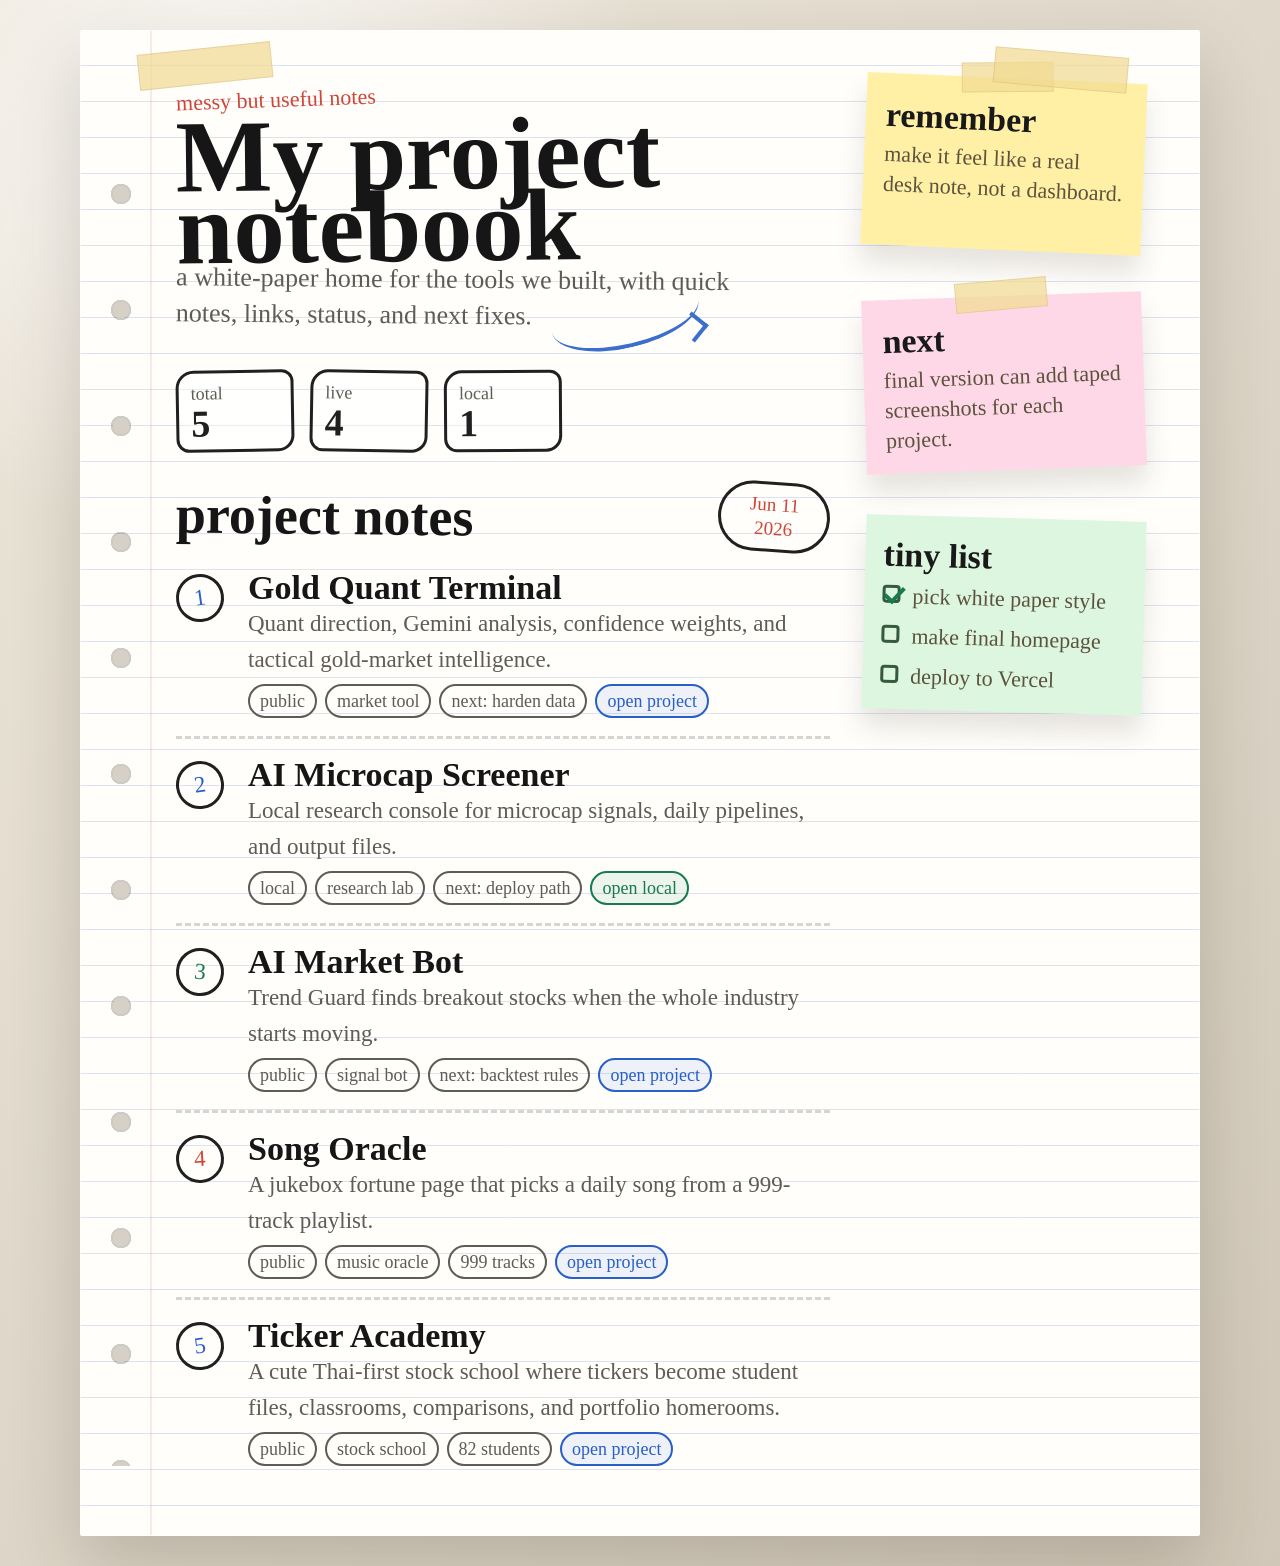
==== index.html @ cf879a08 "Add Project Museum static page" ====
<!doctype html>
<html lang="en">
  <head>
    <meta charset="utf-8">
    <meta name="viewport" content="width=device-width, initial-scale=1">
    <title>My Project Notebook - White Paper</title>
    <link rel="icon" href="/project-museum-favicon.svg" type="image/svg+xml">
    <link rel="apple-touch-icon" href="/project-museum-favicon.svg">
    <style>
      :root {
        color-scheme: light;
        --ink: #202020;
        --soft: #5f5b55;
        --paper: #fffefb;
        --desk: #ddd5c8;
        --line: rgba(34, 88, 178, 0.16);
        --margin: rgba(207, 61, 49, 0.22);
        --blue: #285fc9;
        --red: #ce4638;
        --green: #187a4f;
        --yellow: #fff0a6;
        --pink: #ffd8e8;
        --mint: #dcf6df;
        --tape: rgba(241, 219, 148, 0.72);
        --rule: 36px;
      }

      * { box-sizing: border-box; }

      html { background: var(--desk); }

      body {
        margin: 0;
        min-height: 100vh;
        color: var(--ink);
        font-family: "Bradley Hand", "Comic Sans MS", "Marker Felt", "Segoe Print", cursive;
        background:
          radial-gradient(circle at 18% 8%, rgba(255, 255, 255, 0.78), transparent 24%),
          linear-gradient(135deg, #ede7db, #d0c7b8);
      }

      a { color: inherit; text-decoration: none; }
      h1, h2, h3, p { margin: 0; }

      .desk {
        min-height: 100vh;
        padding: 30px;
        display: grid;
        place-items: center;
      }

      .sheet {
        position: relative;
        width: min(1120px, 100%);
        min-height: 820px;
        padding: 48px 56px 52px 96px;
        background:
          linear-gradient(90deg, transparent 70px, var(--margin) 71px, transparent 72px),
          repeating-linear-gradient(180deg, transparent 0 35px, var(--line) 35px 36px),
          var(--paper);
        border-radius: 2px;
        box-shadow:
          0 28px 70px rgba(56, 45, 30, 0.2),
          0 0 0 1px rgba(255, 255, 255, 0.8) inset;
        overflow: hidden;
      }

      .sheet::before,
      .sheet::after {
        content: "";
        position: absolute;
        width: 132px;
        height: 34px;
        background: var(--tape);
        border: 1px solid rgba(132, 103, 42, 0.14);
        z-index: 3;
      }

      .sheet::before { left: 58px; top: 18px; transform: rotate(-6deg); }
      .sheet::after { right: 72px; top: 22px; transform: rotate(5deg); }

      .holes {
        position: absolute;
        left: 28px;
        top: 88px;
        bottom: 70px;
        width: 26px;
        background:
          radial-gradient(circle, #d6d0c7 0 8px, rgba(48, 38, 29, 0.24) 8.5px 10px, transparent 10.5px)
            center 18px / 26px 116px repeat-y;
      }

      .paper-grid {
        position: relative;
        z-index: 2;
        display: grid;
        grid-template-columns: minmax(0, 1fr) 280px;
        grid-template-areas:
          "hero notes"
          "log notes";
        column-gap: 34px;
        row-gap: 28px;
      }

      .hero { grid-area: hero; min-height: 252px; padding-top: 4px; }

      .label {
        display: inline-block;
        color: var(--red);
        font-size: 22px;
        line-height: var(--rule);
        transform: rotate(-2deg);
      }

      h1 {
        max-width: 650px;
        color: #161616;
        font-size: clamp(56px, 8vw, 108px);
        line-height: 72px;
        letter-spacing: 0;
        transform: rotate(-0.6deg);
      }

      .subtitle {
        max-width: 620px;
        color: var(--soft);
        font-size: 26px;
        line-height: var(--rule);
        transform: rotate(0.5deg);
      }

      .counts { display: flex; gap: 16px; flex-wrap: wrap; margin-top: var(--rule); }

      .count {
        min-width: 118px;
        min-height: 72px;
        padding: 8px 12px;
        border: 3px solid var(--ink);
        border-radius: 18px 12px 16px 13px;
        background: rgba(255, 255, 255, 0.35);
        transform: rotate(-1deg);
      }

      .count:nth-child(2) { transform: rotate(1deg); }
      .count:nth-child(3) { transform: rotate(-0.4deg); }
      .count span { display: block; color: var(--soft); font-size: 18px; line-height: 24px; }
      .count strong { display: block; font-size: 38px; line-height: 36px; }

      .notes { grid-area: notes; position: relative; min-height: 710px; }

      .postit,
      .checklist { position: relative; box-shadow: 0 18px 26px rgba(58, 45, 28, 0.13); }

      .postit { width: 100%; min-height: 172px; padding: 24px 20px 18px; }

      .postit::before {
        content: "";
        position: absolute;
        left: 50%;
        top: -16px;
        width: 90px;
        height: 28px;
        background: var(--tape);
        border: 1px solid rgba(132, 103, 42, 0.12);
        transform: translateX(-50%) rotate(-3deg);
      }

      .postit h2,
      .checklist h2 { color: #191919; font-size: 34px; line-height: 36px; }

      .postit p,
      .todo-item { color: #5c523d; font-size: 22px; line-height: 30px; }

      .postit p { margin-top: 6px; }
      .postit.yellow { background: var(--yellow); transform: rotate(2.5deg); }
      .postit.pink { margin-top: 46px; background: var(--pink); transform: rotate(-2deg); }

      .checklist {
        margin-top: 48px;
        padding: 22px 18px 18px;
        background: var(--mint);
        transform: rotate(1.6deg);
      }

      .todos { display: grid; gap: 10px; margin-top: 8px; }
      .todo-item { display: grid; grid-template-columns: 22px 1fr; gap: 8px; }

      .box {
        width: 18px;
        height: 18px;
        border: 3px solid #365a3c;
        border-radius: 4px;
        margin-top: 4px;
      }

      .done .box { position: relative; }

      .done .box::after {
        content: "";
        position: absolute;
        left: 3px;
        top: -5px;
        width: 8px;
        height: 16px;
        border: solid var(--green);
        border-width: 0 4px 4px 0;
        transform: rotate(42deg);
      }

      .log { grid-area: log; display: grid; gap: 18px; max-width: 760px; }

      .log-title {
        display: flex;
        justify-content: space-between;
        align-items: end;
        gap: 18px;
        min-height: 72px;
      }

      .log-title h2 { color: #161616; font-size: 54px; line-height: 72px; transform: rotate(0.6deg); }

      .date {
        min-width: 112px;
        padding: 8px 12px;
        border: 3px solid var(--ink);
        border-radius: 999px;
        color: var(--red);
        text-align: center;
        font-size: 19px;
        line-height: 24px;
        transform: rotate(4deg);
      }

      .entry {
        display: grid;
        grid-template-columns: 58px minmax(0, 1fr);
        gap: 14px;
        padding-bottom: 18px;
        border-bottom: 3px dashed rgba(32, 32, 32, 0.18);
      }

      .entry:last-child { border-bottom: 0; }

      .num {
        width: 48px;
        height: 48px;
        display: grid;
        place-items: center;
        margin-top: 4px;
        border: 3px solid var(--ink);
        border-radius: 50%;
        color: var(--blue);
        font-size: 23px;
        line-height: 24px;
        transform: rotate(-8deg);
      }

      .entry:nth-of-type(3) .num { color: var(--green); transform: rotate(5deg); }
      .entry:nth-of-type(4) .num { color: var(--red); transform: rotate(-3deg); }
      .entry h3 { color: #161616; font-size: 34px; line-height: 36px; }
      .entry p { color: var(--soft); font-size: 23px; line-height: 36px; }

      .meta-line { display: flex; gap: 8px; flex-wrap: wrap; align-items: center; margin-top: 6px; }

      .chip,
      .open {
        display: inline-flex;
        align-items: center;
        min-height: 32px;
        padding: 0 10px;
        border: 2px solid currentColor;
        border-radius: 999px;
        color: var(--soft);
        font-size: 18px;
        line-height: 30px;
      }

      .open { color: var(--blue); background: rgba(40, 95, 201, 0.08); }
      .open.local { color: var(--green); background: rgba(24, 122, 79, 0.08); }

      .doodle {
        position: absolute;
        left: 42%;
        top: 254px;
        width: 150px;
        height: 64px;
        border-bottom: 4px solid var(--blue);
        border-radius: 50%;
        transform: rotate(-13deg);
        opacity: 0.9;
      }

      .doodle::after {
        content: "";
        position: absolute;
        right: 0;
        bottom: -9px;
        width: 18px;
        height: 18px;
        border-right: 4px solid var(--blue);
        border-bottom: 4px solid var(--blue);
        transform: rotate(-38deg);
      }

      @media (max-width: 980px) {
        .desk { padding: 14px; }
        .sheet { min-height: 0; padding: 42px 32px 42px 78px; }
        .paper-grid { grid-template-columns: 1fr; grid-template-areas: "hero" "notes" "log"; }
        .notes { min-height: 0; display: grid; grid-template-columns: repeat(3, minmax(0, 1fr)); gap: 16px; }
        .postit.pink,
        .checklist { margin-top: 0; }
        .doodle { display: none; }
      }

      @media (max-width: 680px) {
        .desk { padding: 0; }
        .sheet {
          width: 100%;
          min-height: 100vh;
          padding: 34px 16px 42px;
          border-radius: 0;
          background:
            linear-gradient(90deg, transparent 48px, var(--margin) 49px, transparent 50px),
            repeating-linear-gradient(180deg, transparent 0 35px, var(--line) 35px 36px),
            var(--paper);
        }
        .holes { display: none; }
        .paper-grid,
        .notes,
        .entry,
        .log-title { grid-template-columns: 1fr; }
        .log-title { align-items: start; }
        .counts { display: grid; grid-template-columns: repeat(3, minmax(0, 1fr)); gap: 8px; }
        .count { min-width: 0; }
        h1 { font-size: 58px; line-height: 56px; }
        .subtitle,
        .entry p { font-size: 22px; }
      }
    </style>
  </head>
  <body>
    <main class="desk">
      <section class="sheet" aria-label="My project notebook">
        <div class="holes" aria-hidden="true"></div>
        <div class="doodle" aria-hidden="true"></div>

        <div class="paper-grid">
          <header class="hero">
            <span class="label">messy but useful notes</span>
            <h1>My project notebook</h1>
            <p class="subtitle">a white-paper home for the tools we built, with quick notes, links, status, and next fixes.</p>

            <div class="counts" aria-label="Project summary">
              <div class="count"><span>total</span><strong>5</strong></div>
              <div class="count"><span>live</span><strong>4</strong></div>
              <div class="count"><span>local</span><strong>1</strong></div>
            </div>
          </header>

          <aside class="notes" aria-label="Sticky notes">
            <section class="postit yellow">
              <h2>remember</h2>
              <p>make it feel like a real desk note, not a dashboard.</p>
            </section>

            <section class="postit pink">
              <h2>next</h2>
              <p>final version can add taped screenshots for each project.</p>
            </section>

            <section class="checklist">
              <h2>tiny list</h2>
              <div class="todos">
                <div class="todo-item done"><span class="box"></span><span>pick white paper style</span></div>
                <div class="todo-item"><span class="box"></span><span>make final homepage</span></div>
                <div class="todo-item"><span class="box"></span><span>deploy to Vercel</span></div>
              </div>
            </section>
          </aside>

          <section class="log" aria-label="Project notes">
            <div class="log-title">
              <h2>project notes</h2>
              <div class="date">Jun 11<br>2026</div>
            </div>

            <article class="entry">
              <div class="num">1</div>
              <div>
                <h3>Gold Quant Terminal</h3>
                <p>Quant direction, Gemini analysis, confidence weights, and tactical gold-market intelligence.</p>
                <div class="meta-line">
                  <span class="chip">public</span>
                  <span class="chip">market tool</span>
                  <span class="chip">next: harden data</span>
                  <a class="open" href="https://gold-bot-mu.vercel.app/">open project</a>
                </div>
              </div>
            </article>

            <article class="entry">
              <div class="num">2</div>
              <div>
                <h3>AI Microcap Screener</h3>
                <p>Local research console for microcap signals, daily pipelines, and output files.</p>
                <div class="meta-line">
                  <span class="chip">local</span>
                  <span class="chip">research lab</span>
                  <span class="chip">next: deploy path</span>
                  <a class="open local" href="http://127.0.0.1:8787/">open local</a>
                </div>
              </div>
            </article>

            <article class="entry">
              <div class="num">3</div>
              <div>
                <h3>AI Market Bot</h3>
                <p>Trend Guard finds breakout stocks when the whole industry starts moving.</p>
                <div class="meta-line">
                  <span class="chip">public</span>
                  <span class="chip">signal bot</span>
                  <span class="chip">next: backtest rules</span>
                  <a class="open" href="https://ai-market-bot-site.vercel.app/">open project</a>
                </div>
              </div>
            </article>

            <article class="entry">
              <div class="num">4</div>
              <div>
                <h3>Song Oracle</h3>
                <p>A jukebox fortune page that picks a daily song from a 999-track playlist.</p>
                <div class="meta-line">
                  <span class="chip">public</span>
                  <span class="chip">music oracle</span>
                  <span class="chip">999 tracks</span>
                  <a class="open" href="./song-oracle/">open project</a>
                </div>
              </div>
            </article>

            <article class="entry">
              <div class="num">5</div>
              <div>
                <h3>Ticker Academy</h3>
                <p>A cute Thai-first stock school where tickers become student files, classrooms, comparisons, and portfolio homerooms.</p>
                <div class="meta-line">
                  <span class="chip">public</span>
                  <span class="chip">stock school</span>
                  <span class="chip">82 students</span>
                  <a class="open" href="https://ticker-academy.vercel.app/">open project</a>
                </div>
              </div>
            </article>
          </section>
        </div>
      </section>
    </main>
  </body>
</html>
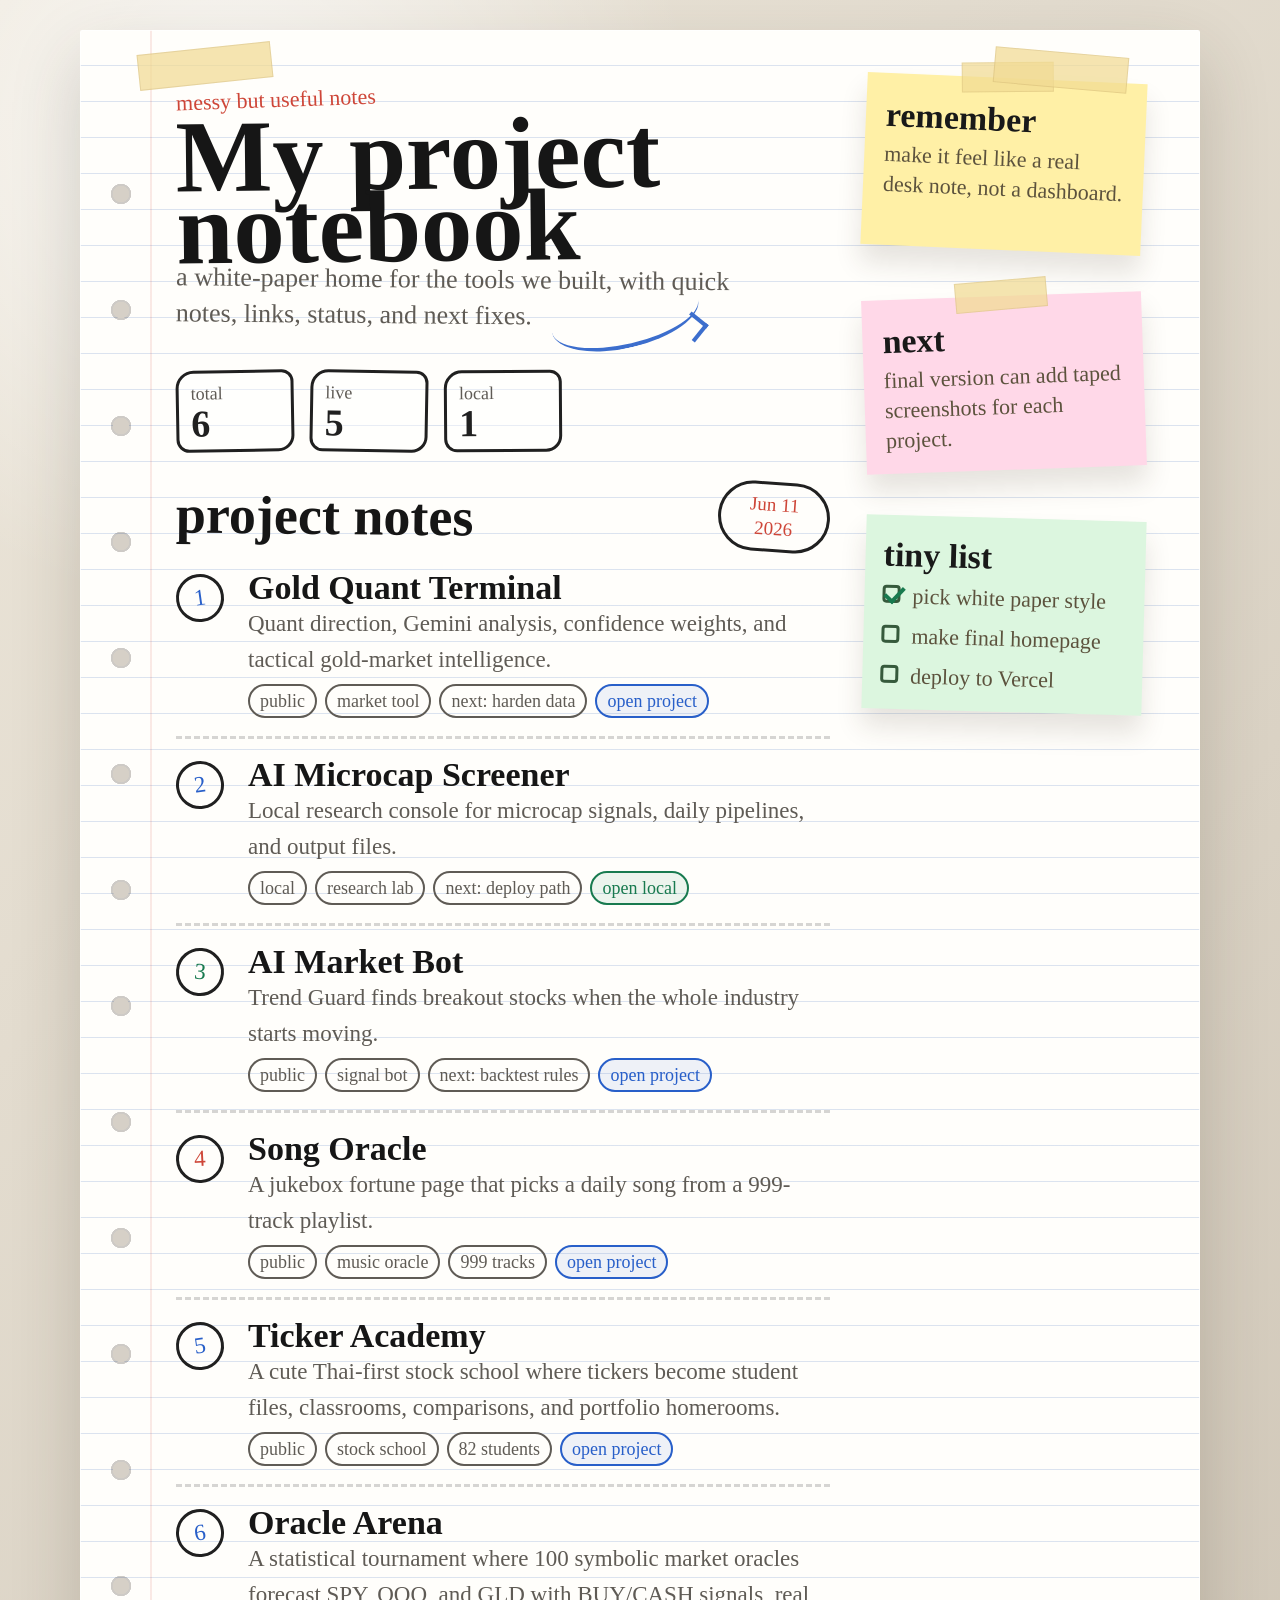
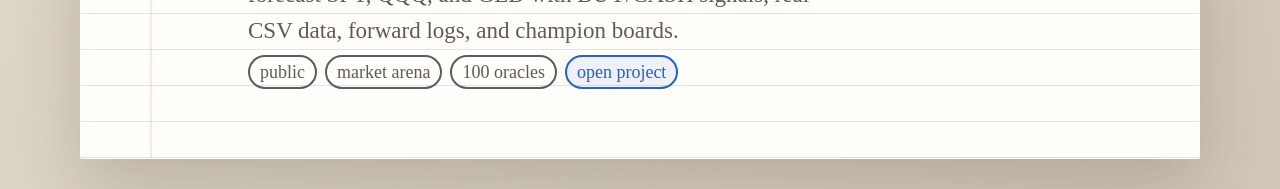
==== commit e12d1da9: "Add Oracle Arena to project museum" ====
--- a/index.html
+++ b/index.html
@@ -351,8 +351,8 @@
             <p class="subtitle">a white-paper home for the tools we built, with quick notes, links, status, and next fixes.</p>
 
             <div class="counts" aria-label="Project summary">
-              <div class="count"><span>total</span><strong>5</strong></div>
-              <div class="count"><span>live</span><strong>4</strong></div>
+              <div class="count"><span>total</span><strong>6</strong></div>
+              <div class="count"><span>live</span><strong>5</strong></div>
               <div class="count"><span>local</span><strong>1</strong></div>
             </div>
           </header>
@@ -435,7 +435,7 @@
                   <span class="chip">public</span>
                   <span class="chip">music oracle</span>
                   <span class="chip">999 tracks</span>
-                  <a class="open" href="./song-oracle/">open project</a>
+                  <a class="open" href="https://new-chat-five-silk.vercel.app/">open project</a>
                 </div>
               </div>
             </article>
@@ -450,6 +450,20 @@
                   <span class="chip">stock school</span>
                   <span class="chip">82 students</span>
                   <a class="open" href="https://ticker-academy.vercel.app/">open project</a>
+                </div>
+              </div>
+            </article>
+
+            <article class="entry">
+              <div class="num">6</div>
+              <div>
+                <h3>Oracle Arena</h3>
+                <p>A statistical tournament where 100 symbolic market oracles forecast SPY, QQQ, and GLD with BUY/CASH signals, real CSV data, forward logs, and champion boards.</p>
+                <div class="meta-line">
+                  <span class="chip">public</span>
+                  <span class="chip">market arena</span>
+                  <span class="chip">100 oracles</span>
+                  <a class="open" href="https://oracle-arena-delta.vercel.app/">open project</a>
                 </div>
               </div>
             </article>
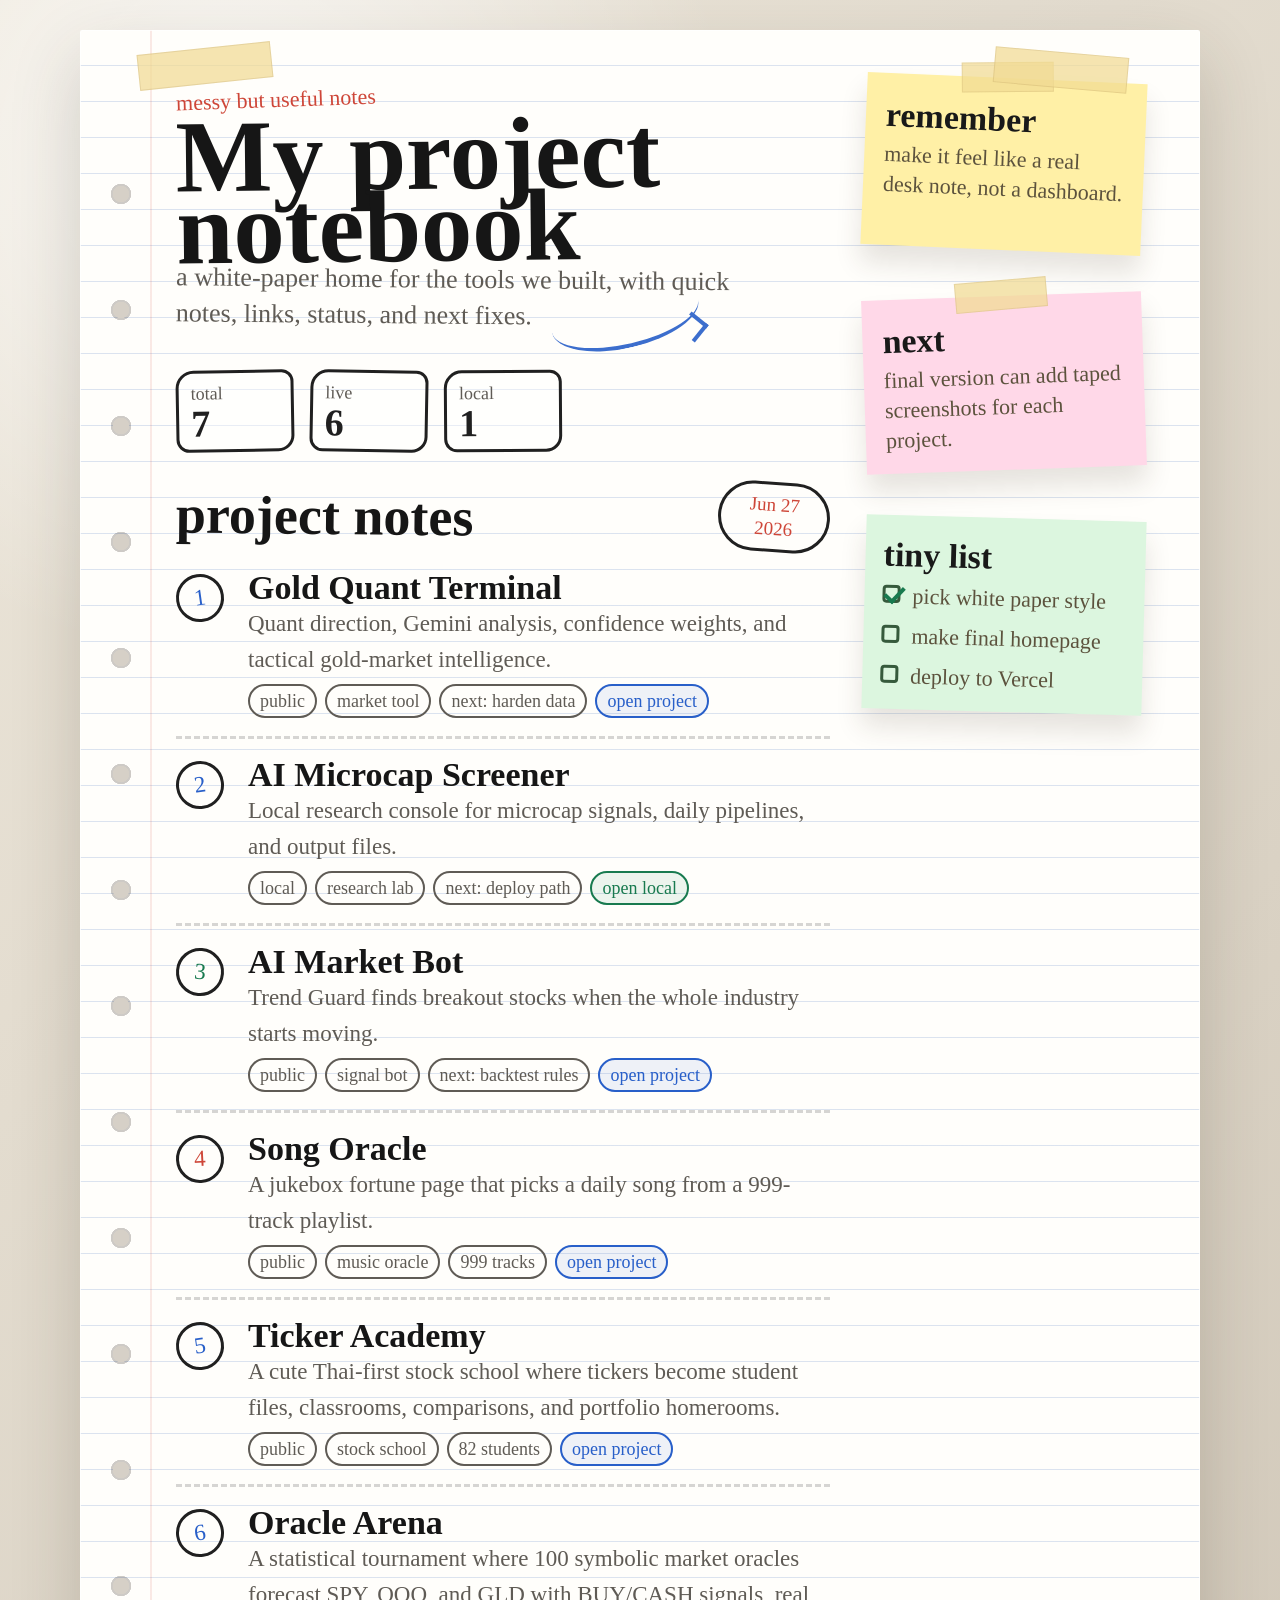
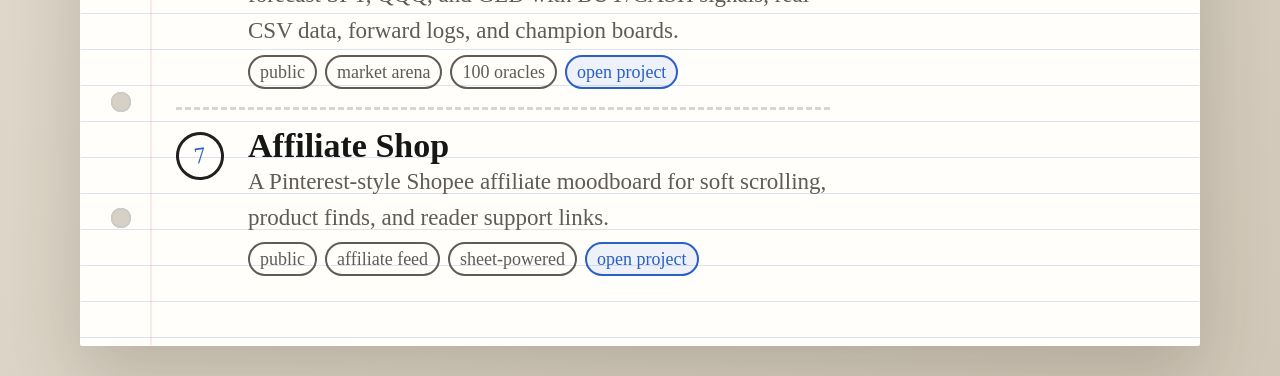
==== commit 5d1e172a: "Add Affiliate Shop to project museum" ====
--- a/index.html
+++ b/index.html
@@ -351,8 +351,8 @@
             <p class="subtitle">a white-paper home for the tools we built, with quick notes, links, status, and next fixes.</p>
 
             <div class="counts" aria-label="Project summary">
-              <div class="count"><span>total</span><strong>6</strong></div>
-              <div class="count"><span>live</span><strong>5</strong></div>
+              <div class="count"><span>total</span><strong>7</strong></div>
+              <div class="count"><span>live</span><strong>6</strong></div>
               <div class="count"><span>local</span><strong>1</strong></div>
             </div>
           </header>
@@ -381,7 +381,7 @@
           <section class="log" aria-label="Project notes">
             <div class="log-title">
               <h2>project notes</h2>
-              <div class="date">Jun 11<br>2026</div>
+              <div class="date">Jun 27<br>2026</div>
             </div>
 
             <article class="entry">
@@ -464,6 +464,20 @@
                   <span class="chip">market arena</span>
                   <span class="chip">100 oracles</span>
                   <a class="open" href="https://oracle-arena-delta.vercel.app/">open project</a>
+                </div>
+              </div>
+            </article>
+
+            <article class="entry">
+              <div class="num">7</div>
+              <div>
+                <h3>Affiliate Shop</h3>
+                <p>A Pinterest-style Shopee affiliate moodboard for soft scrolling, product finds, and reader support links.</p>
+                <div class="meta-line">
+                  <span class="chip">public</span>
+                  <span class="chip">affiliate feed</span>
+                  <span class="chip">sheet-powered</span>
+                  <a class="open" href="https://affiliate-shop-three.vercel.app/">open project</a>
                 </div>
               </div>
             </article>
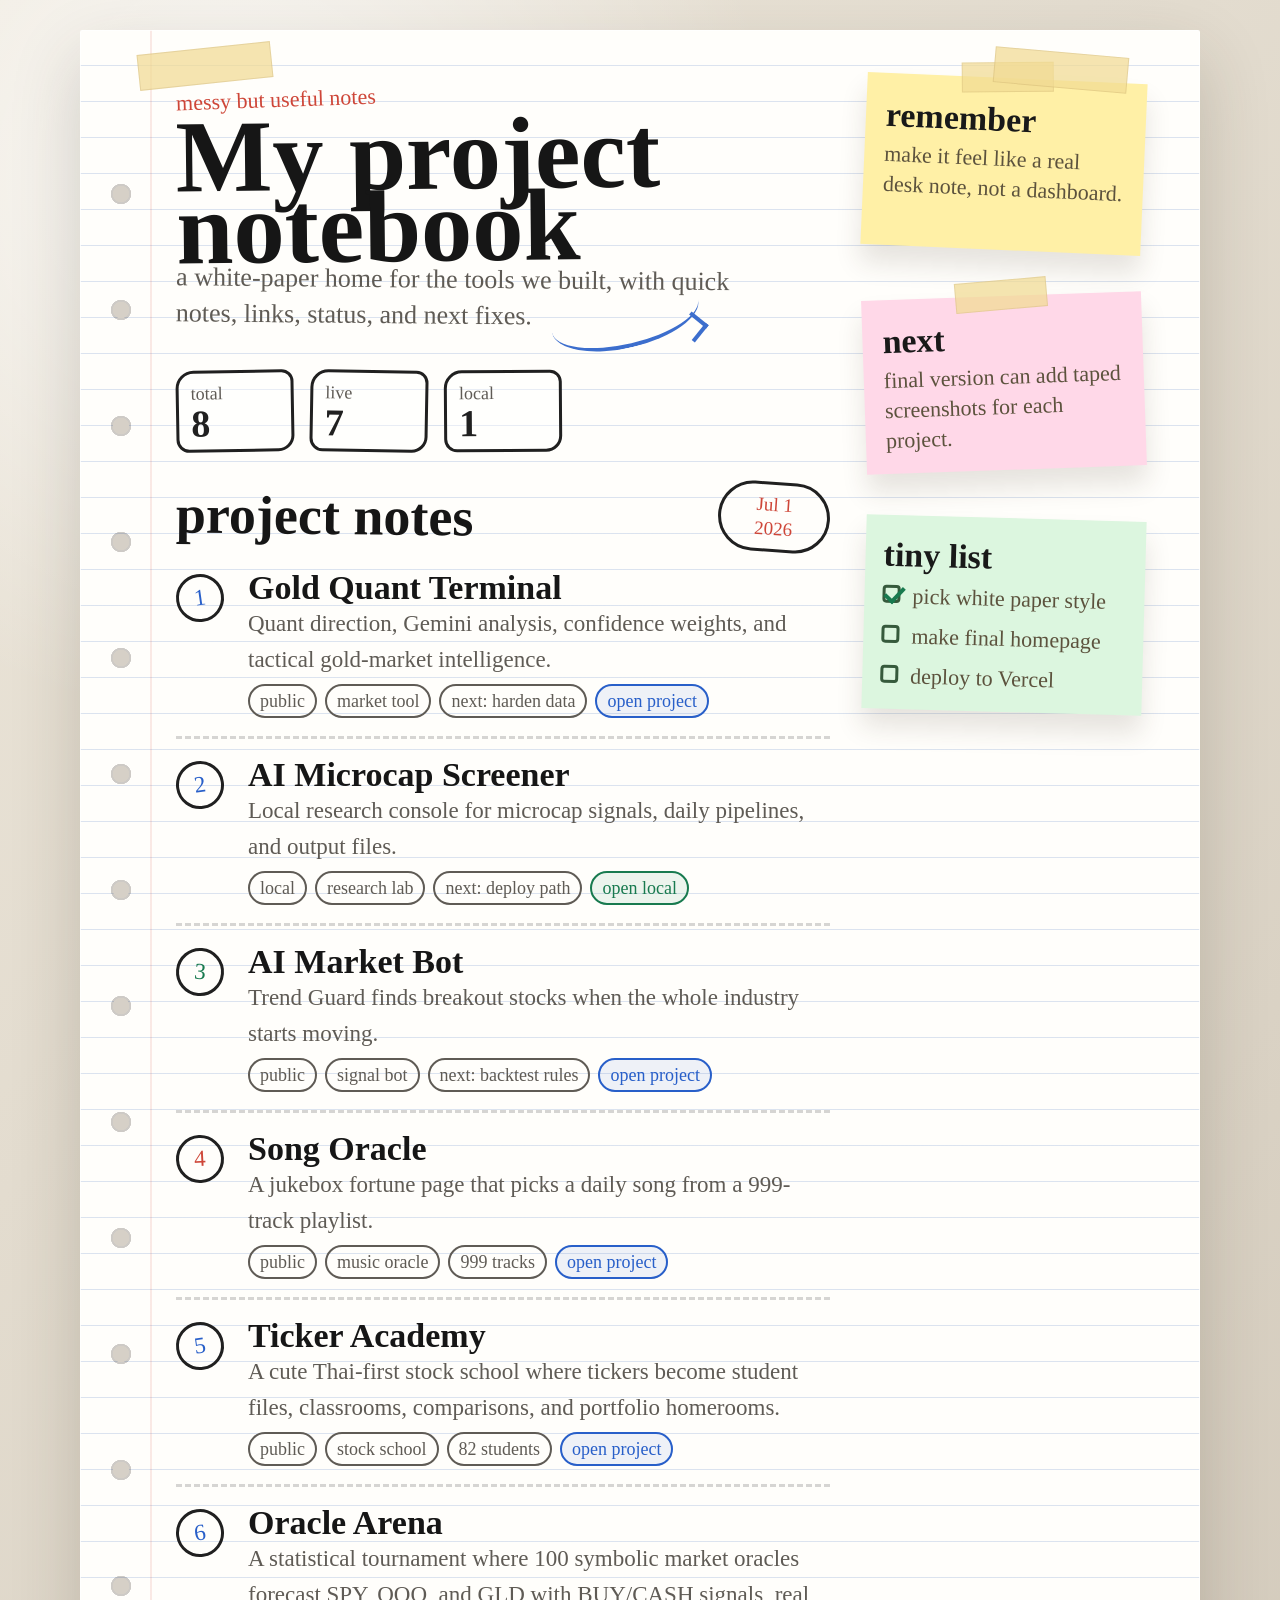
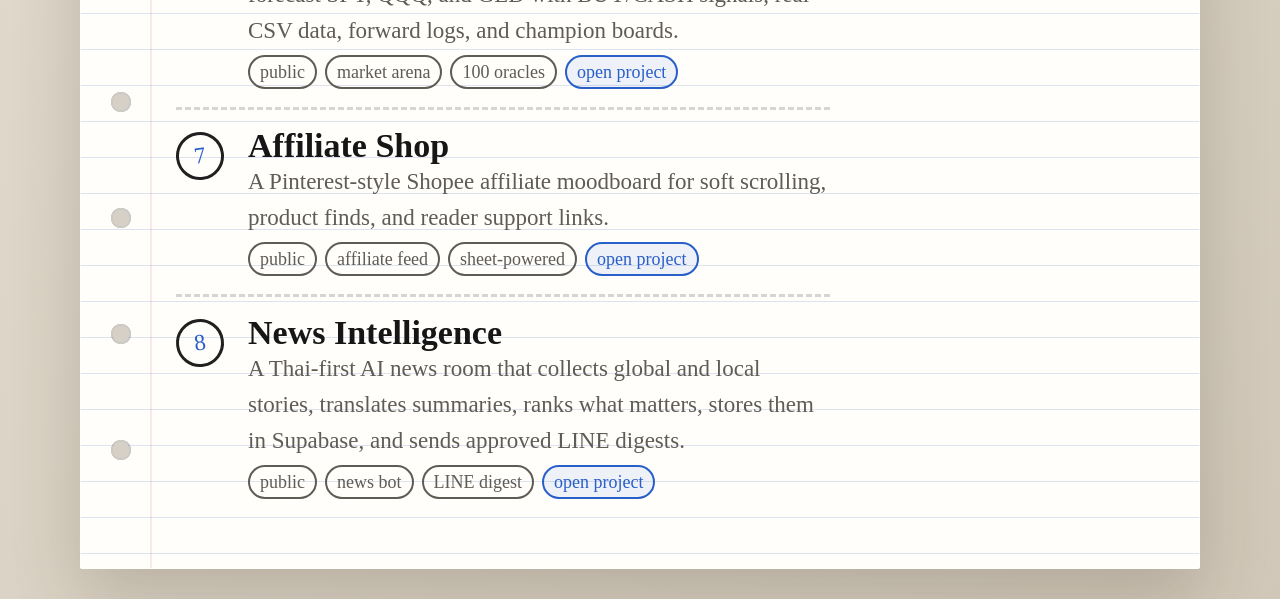
==== commit 0c4ccccc: "Add News Intelligence to project museum" ====
--- a/index.html
+++ b/index.html
@@ -4,8 +4,10 @@
     <meta charset="utf-8">
     <meta name="viewport" content="width=device-width, initial-scale=1">
     <title>My Project Notebook - White Paper</title>
+    <meta name="theme-color" content="#fffefb">
     <link rel="icon" href="/project-museum-favicon.svg" type="image/svg+xml">
-    <link rel="apple-touch-icon" href="/project-museum-favicon.svg">
+    <link rel="apple-touch-icon" sizes="180x180" href="/apple-touch-icon.png">
+    <link rel="manifest" href="/site.webmanifest">
     <style>
       :root {
         color-scheme: light;
@@ -351,8 +353,8 @@
             <p class="subtitle">a white-paper home for the tools we built, with quick notes, links, status, and next fixes.</p>
 
             <div class="counts" aria-label="Project summary">
-              <div class="count"><span>total</span><strong>7</strong></div>
-              <div class="count"><span>live</span><strong>6</strong></div>
+              <div class="count"><span>total</span><strong>8</strong></div>
+              <div class="count"><span>live</span><strong>7</strong></div>
               <div class="count"><span>local</span><strong>1</strong></div>
             </div>
           </header>
@@ -381,7 +383,7 @@
           <section class="log" aria-label="Project notes">
             <div class="log-title">
               <h2>project notes</h2>
-              <div class="date">Jun 27<br>2026</div>
+              <div class="date">Jul 1<br>2026</div>
             </div>
 
             <article class="entry">
@@ -478,6 +480,20 @@
                   <span class="chip">affiliate feed</span>
                   <span class="chip">sheet-powered</span>
                   <a class="open" href="https://affiliate-shop-three.vercel.app/">open project</a>
+                </div>
+              </div>
+            </article>
+
+            <article class="entry">
+              <div class="num">8</div>
+              <div>
+                <h3>News Intelligence</h3>
+                <p>A Thai-first AI news room that collects global and local stories, translates summaries, ranks what matters, stores them in Supabase, and sends approved LINE digests.</p>
+                <div class="meta-line">
+                  <span class="chip">public</span>
+                  <span class="chip">news bot</span>
+                  <span class="chip">LINE digest</span>
+                  <a class="open" href="https://news-bot-nu.vercel.app/">open project</a>
                 </div>
               </div>
             </article>
